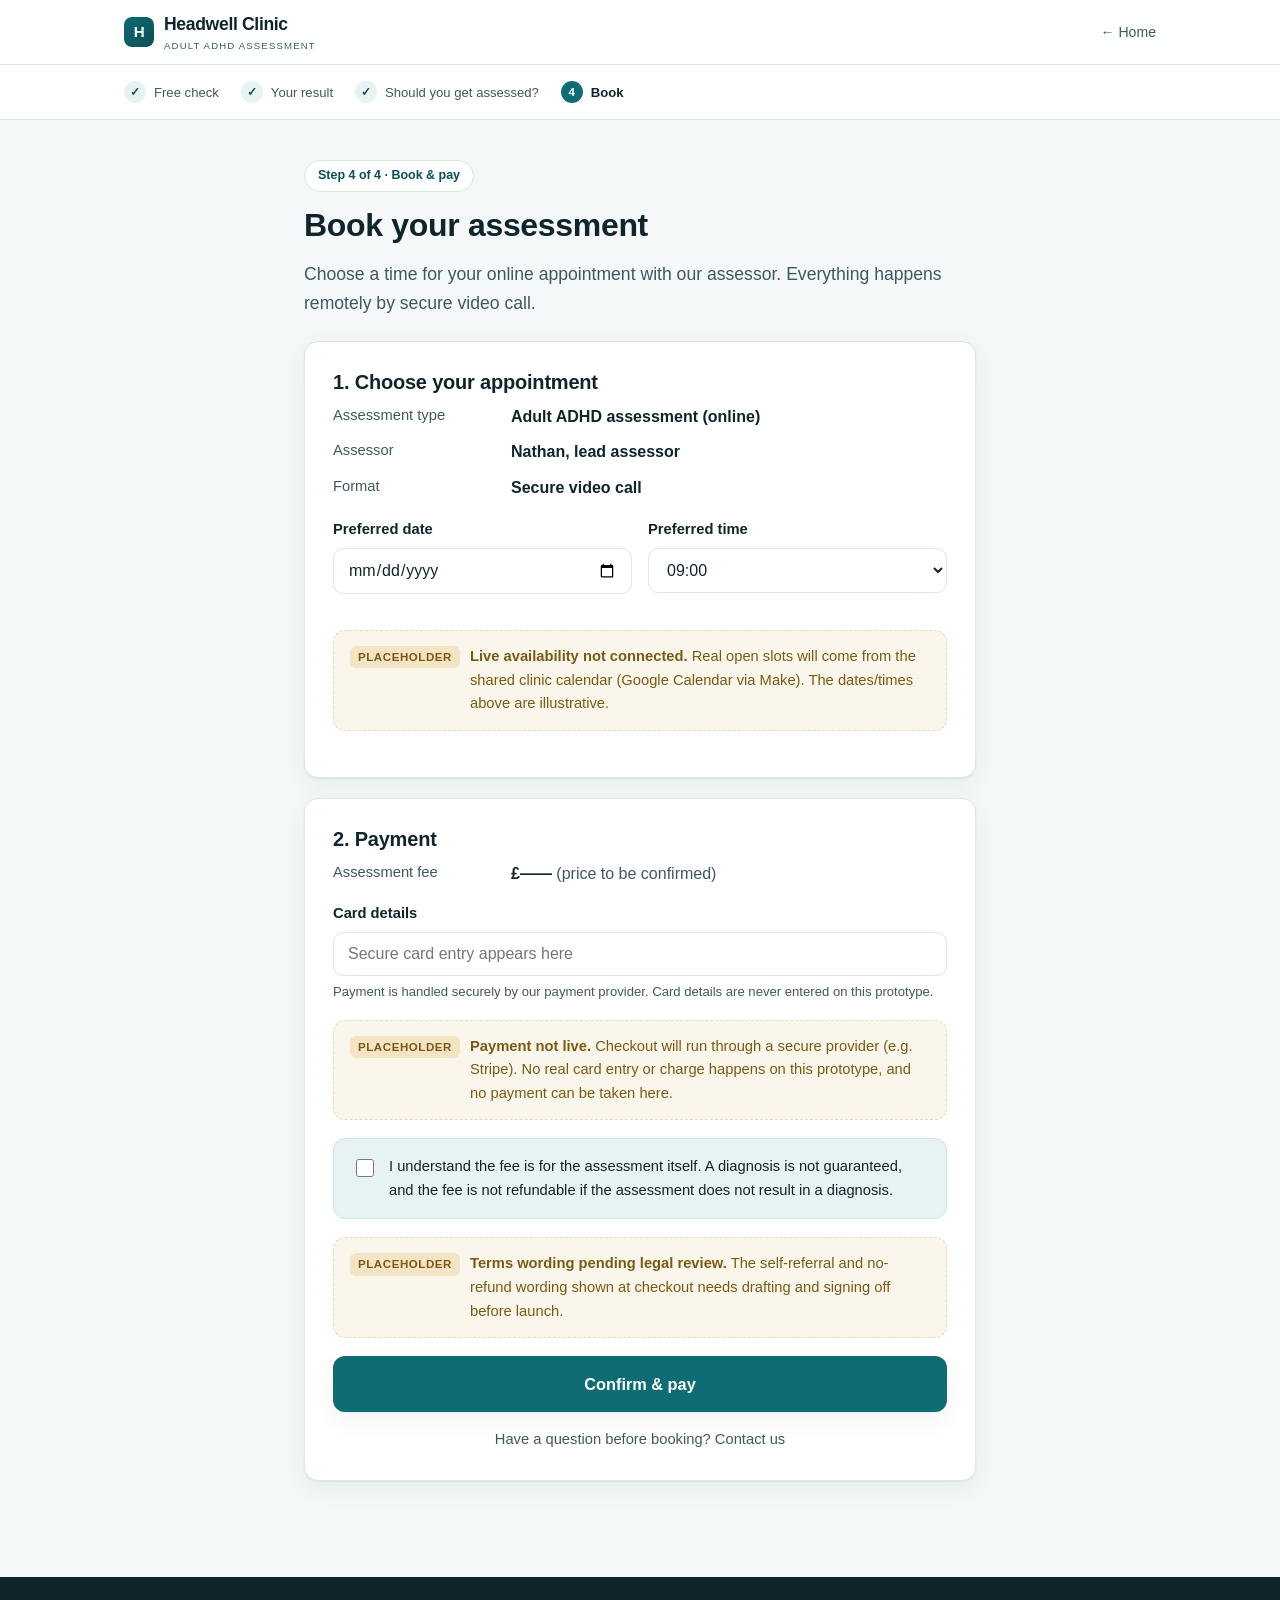
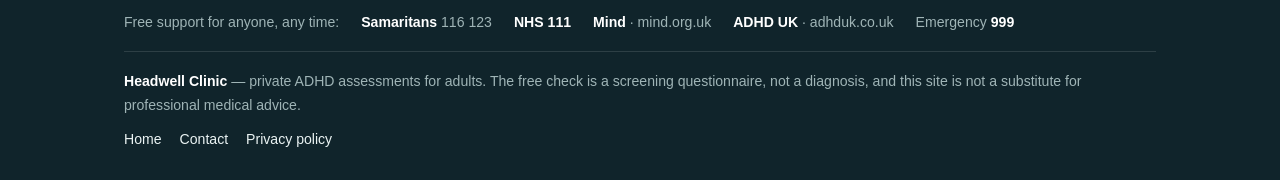
==== booking.html @ 06445c85 "Create booking.html" ====
<!DOCTYPE html>
<html lang="en-GB">
<head>
<meta charset="UTF-8">
<meta name="viewport" content="width=device-width, initial-scale=1.0">
<title>Book your assessment — Headwell Clinic</title>
<meta name="description" content="Book and pay for your private ADHD assessment with Headwell Clinic.">
<link rel="stylesheet" href="styles.css">
</head>
<body>

<header class="site">
  <div class="wrap site-inner">
    <a class="brand" href="index.html"><span class="mark">H</span><span>Headwell Clinic<small>Adult ADHD Assessment</small></span></a>
    <a class="brand-link" href="index.html">← Home</a>
  </div>
</header>

<nav class="progress" aria-label="Progress">
  <ol>
    <li class="done"><span class="dot">✓</span> Free check</li>
    <li class="done"><span class="dot">✓</span> Your result</li>
    <li class="done"><span class="dot">✓</span> Should you get assessed?</li>
    <li class="active"><span class="dot">4</span> Book</li>
  </ol>
</nav>

<main>
  <div class="read">
    <div class="page-head">
      <span class="eyebrow">Step 4 of 4 · Book &amp; pay</span>
      <h1>Book your assessment</h1>
      <p class="sub">Choose a time for your online appointment with our assessor. Everything happens remotely by secure video call.</p>
    </div>

    <div class="card">
      <h2>1. Choose your appointment</h2>
      <dl class="kv">
        <dt>Assessment type</dt><dd>Adult ADHD assessment (online)</dd>
        <dt>Assessor</dt><dd>Nathan, lead assessor</dd>
        <dt>Format</dt><dd>Secure video call</dd>
      </dl>
      <div class="field-row" style="margin-top:18px;">
        <div class="field">
          <label for="date">Preferred date</label>
          <input id="date" type="date">
        </div>
        <div class="field">
          <label for="time">Preferred time</label>
          <select id="time">
            <option>09:00</option><option>10:30</option><option>13:00</option>
            <option>15:00</option><option>17:30</option>
          </select>
        </div>
      </div>
      <div class="placeholder">
        <span class="tag">Placeholder</span>
        <div><strong>Live availability not connected.</strong> Real open slots will come from the shared clinic calendar (Google Calendar via Make). The dates/times above are illustrative.</div>
      </div>
    </div>

    <div class="card">
      <h2>2. Payment</h2>
      <dl class="kv">
        <dt>Assessment fee</dt><dd>£—— <span style="color:var(--ink-soft); font-weight:400;">(price to be confirmed)</span></dd>
      </dl>
      <div class="field" style="margin-top:16px;">
        <label for="card">Card details</label>
        <input id="card" type="text" placeholder="Secure card entry appears here" disabled>
        <div class="hint">Payment is handled securely by our payment provider. Card details are never entered on this prototype.</div>
      </div>
      <div class="placeholder">
        <span class="tag">Placeholder</span>
        <div><strong>Payment not live.</strong> Checkout will run through a secure provider (e.g. Stripe). No real card entry or charge happens on this prototype, and no payment can be taken here.</div>
      </div>

      <div class="consent">
        <label>
          <input type="checkbox">
          <span>I understand the fee is for the assessment itself. A diagnosis is not guaranteed, and the fee is not refundable if the assessment does not result in a diagnosis.</span>
        </label>
      </div>
      <div class="placeholder">
        <span class="tag">Placeholder</span>
        <div><strong>Terms wording pending legal review.</strong> The self-referral and no-refund wording shown at checkout needs drafting and signing off before launch.</div>
      </div>

      <div class="btn-row">
        <a class="btn-primary btn-full" href="confirmation.html">Confirm &amp; pay</a>
      </div>
      <p style="text-align:center; margin:14px 0 0;"><a class="muted-link" href="contact.html">Have a question before booking? Contact us</a></p>
    </div>
  </div>
</main>

<footer class="site">
  <div class="wrap">
    <div class="support-strip">
      <span>Free support for anyone, any time:</span>
      <span><strong>Samaritans</strong> 116 123</span>
      <span><strong>NHS 111</strong></span>
      <span><strong>Mind</strong> · mind.org.uk</span>
      <span><strong>ADHD UK</strong> · adhduk.co.uk</span>
      <span>Emergency <strong>999</strong></span>
    </div>
    <div class="foot-legal">
      <span class="foot-brand">Headwell Clinic</span> — private ADHD assessments for adults. The free check is a screening questionnaire, not a diagnosis, and this site is not a substitute for professional medical advice.
      <div class="foot-links"><a href="index.html">Home</a><a href="contact.html">Contact</a><a href="#">Privacy policy</a></div>
    </div>
  </div>
</footer>

</body>
</html>
---- styles.css ----
/* Headwell Clinic — shared stylesheet for the assessment funnel
   Palette + components mirror the landing page (index.html) so every
   page reads as one system. Placeholder colours only — swap for the
   real brand palette when it's supplied. */

:root {
  --ink: #10242b;
  --ink-soft: #3f5860;
  --teal: #0f6b74;
  --teal-dark: #0a4f56;
  --teal-tint: #e7f2f2;
  --mist: #f4f8f8;
  --line: #dce7e7;
  --white: #ffffff;
  --amber-bg: #fbf6ec;
  --amber-line: #e8d9b8;
  --amber-ink: #7a5a12;
  --radius: 14px;
  --shadow: 0 1px 2px rgba(16,36,43,.06), 0 8px 24px rgba(16,36,43,.06);
  --maxw: 1080px;
  --readw: 720px;
}
* { box-sizing: border-box; }
html { scroll-behavior: smooth; }
body {
  margin: 0;
  font-family: -apple-system, BlinkMacSystemFont, "Segoe UI", Roboto, Helvetica, Arial, sans-serif;
  color: var(--ink);
  background: var(--mist);
  line-height: 1.6;
  -webkit-font-smoothing: antialiased;
}
.wrap { max-width: var(--maxw); margin: 0 auto; padding: 0 24px; }
.read { max-width: var(--readw); margin: 0 auto; padding: 0 24px; }
a { color: var(--teal-dark); }
h1, h2, h3 { line-height: 1.2; letter-spacing: -0.01em; margin: 0 0 .5em; }

/* Header */
header.site {
  position: sticky; top: 0; z-index: 50;
  background: rgba(255,255,255,.92);
  backdrop-filter: saturate(180%) blur(8px);
  border-bottom: 1px solid var(--line);
}
.site-inner { display: flex; align-items: center; justify-content: space-between; height: 64px; }
.brand { display: flex; align-items: center; gap: 10px; text-decoration: none; color: var(--ink); font-weight: 700; font-size: 1.1rem; letter-spacing: -0.02em; }
.brand .mark {
  width: 30px; height: 30px; border-radius: 8px;
  background: linear-gradient(135deg, var(--teal), var(--teal-dark));
  display: grid; place-items: center; color: #fff; font-weight: 800; font-size: .95rem;
}
.brand small { display:block; font-weight: 500; font-size: .6rem; letter-spacing: .12em; text-transform: uppercase; color: var(--ink-soft); }
.brand-link { font-size: .88rem; text-decoration: none; color: var(--ink-soft); font-weight: 500; }
.brand-link:hover { color: var(--teal-dark); }

/* Progress steps */
.progress { background: var(--white); border-bottom: 1px solid var(--line); }
.progress ol { display: flex; flex-wrap: wrap; gap: 6px 22px; list-style: none; margin: 0; padding: 16px 24px; max-width: var(--maxw); margin: 0 auto; font-size: .82rem; }
.progress li { display: flex; align-items: center; gap: 8px; color: var(--ink-soft); }
.progress li .dot { width: 22px; height: 22px; border-radius: 999px; display: grid; place-items: center; font-size: .72rem; font-weight: 700; background: var(--line); color: var(--ink-soft); flex: 0 0 auto; }
.progress li.done .dot { background: var(--teal-tint); color: var(--teal-dark); }
.progress li.active { color: var(--ink); font-weight: 600; }
.progress li.active .dot { background: var(--teal); color: #fff; }

/* Page body */
main { padding: 40px 0 56px; }
.page-head { margin-bottom: 24px; }
.page-head .eyebrow { display:inline-block; background: var(--white); border: 1px solid var(--line); color: var(--teal-dark); font-weight: 600; font-size: .78rem; padding: 5px 13px; border-radius: 999px; margin-bottom: 14px; }
.page-head h1 { font-size: 2rem; }
.page-head p.sub { font-size: 1.1rem; color: var(--ink-soft); margin: 0; }

/* Cards */
.card { background: var(--white); border: 1px solid var(--line); border-radius: var(--radius); box-shadow: var(--shadow); padding: 28px; margin-bottom: 20px; }
.card h2 { font-size: 1.25rem; }
.card h3 { font-size: 1.05rem; }
.card p { color: var(--ink-soft); }
.card p.tight { margin: 0; }

/* Placeholder note — deliberately obvious, not final */
.placeholder {
  background: var(--amber-bg); border: 1px dashed var(--amber-line); border-radius: 12px;
  padding: 14px 16px; margin: 18px 0; color: var(--amber-ink); font-size: .92rem;
  display: flex; gap: 10px; align-items: flex-start;
}
.placeholder .tag { font-weight: 700; text-transform: uppercase; letter-spacing: .05em; font-size: .72rem; background: #f2e4c4; color: var(--amber-ink); padding: 2px 8px; border-radius: 6px; white-space: nowrap; margin-top: 1px; }
.placeholder strong { color: var(--amber-ink); }

/* Buttons */
.btn-primary, .btn-secondary {
  display: inline-block; text-decoration: none; text-align: center; border: 0; cursor: pointer;
  padding: 15px 28px; border-radius: 12px; font-weight: 700; font-size: 1.02rem; font-family: inherit;
  transition: transform .12s ease, background .15s ease;
}
.btn-primary { background: var(--teal); color: #fff; box-shadow: var(--shadow); }
.btn-primary:hover { background: var(--teal-dark); transform: translateY(-1px); }
.btn-secondary { background: var(--white); color: var(--teal-dark); border: 1px solid var(--line); }
.btn-secondary:hover { background: var(--mist); }
.btn-row { display: flex; gap: 14px; flex-wrap: wrap; align-items: center; margin-top: 8px; }
.btn-full { width: 100%; }
.muted-link { color: var(--ink-soft); font-size: .92rem; text-decoration: none; }
.muted-link:hover { text-decoration: underline; }

/* Forms */
.field { margin-bottom: 18px; }
.field label { display: block; font-weight: 600; font-size: .92rem; margin-bottom: 6px; }
.field input, .field select, .field textarea {
  width: 100%; padding: 12px 14px; border: 1px solid var(--line); border-radius: 10px;
  font-family: inherit; font-size: 1rem; color: var(--ink); background: var(--white);
}
.field input:focus, .field select:focus, .field textarea:focus { outline: 2px solid var(--teal-tint); border-color: var(--teal); }
.field .hint { font-size: .82rem; color: var(--ink-soft); margin-top: 5px; }
.field-row { display: grid; grid-template-columns: 1fr 1fr; gap: 16px; }
@media (max-width: 560px) { .field-row { grid-template-columns: 1fr; } }

/* Consent block */
.consent { background: var(--teal-tint); border: 1px solid #cfe6e6; border-radius: 12px; padding: 16px 18px; margin: 18px 0; }
.consent label { display: flex; gap: 12px; align-items: flex-start; font-size: .92rem; color: var(--ink); cursor: pointer; }
.consent input { margin-top: 4px; flex: 0 0 auto; width: 18px; height: 18px; accent-color: var(--teal); }

/* Screener question rows (placeholder) */
.q { border: 1px solid var(--line); border-radius: 12px; padding: 16px 18px; margin-bottom: 12px; background: var(--white); }
.q p { margin: 0 0 12px; font-weight: 600; color: var(--ink); }
.scale { display: flex; gap: 8px; flex-wrap: wrap; }
.scale span { border: 1px solid var(--line); border-radius: 999px; padding: 6px 14px; font-size: .85rem; color: var(--ink-soft); background: var(--mist); }

/* Result meter (mock) */
.result-band { display: flex; align-items: center; gap: 18px; padding: 20px; border-radius: 12px; background: var(--teal-tint); border: 1px solid #cfe6e6; }
.result-band .score { width: 66px; height: 66px; border-radius: 999px; background: var(--white); border: 3px solid var(--teal); display: grid; place-items: center; font-weight: 800; font-size: 1.3rem; color: var(--teal-dark); flex: 0 0 auto; }

/* Definition/summary lists */
.kv { display: grid; grid-template-columns: 160px 1fr; gap: 10px 18px; margin: 0; }
.kv dt { color: var(--ink-soft); font-size: .92rem; }
.kv dd { margin: 0; font-weight: 600; }
@media (max-width: 520px) { .kv { grid-template-columns: 1fr; gap: 2px 0; } .kv dd { margin-bottom: 10px; } }

/* FAQ */
.faq details { border: 1px solid var(--line); border-radius: 10px; padding: 4px 16px; margin-bottom: 10px; background: var(--white); }
.faq summary { cursor: pointer; font-weight: 600; padding: 12px 0; }
.faq details p { margin: 0 0 14px; color: var(--ink-soft); }

/* Confirmation tick */
.tick { width: 64px; height: 64px; border-radius: 999px; background: var(--teal-tint); display: grid; place-items: center; margin-bottom: 18px; }

/* Footer + crisis strip (present on every page, un-gated) */
footer.site { background: var(--ink); color: #c7d6d8; padding: 34px 0 28px; font-size: .88rem; margin-top: 20px; }
footer.site a { color: #eaf3f3; }
.support-strip { display: flex; flex-wrap: wrap; gap: 8px 22px; padding-bottom: 18px; margin-bottom: 18px; border-bottom: 1px solid rgba(255,255,255,.12); }
.support-strip span { color: #9fb4b6; }
.support-strip strong { color: #fff; }
.foot-legal { color: #9fb4b6; line-height: 1.7; }
.foot-legal .foot-brand { color: #fff; font-weight: 700; }
.foot-links { margin-top: 10px; }
.foot-links a { margin-right: 18px; text-decoration: none; }
.foot-links a:hover { text-decoration: underline; }
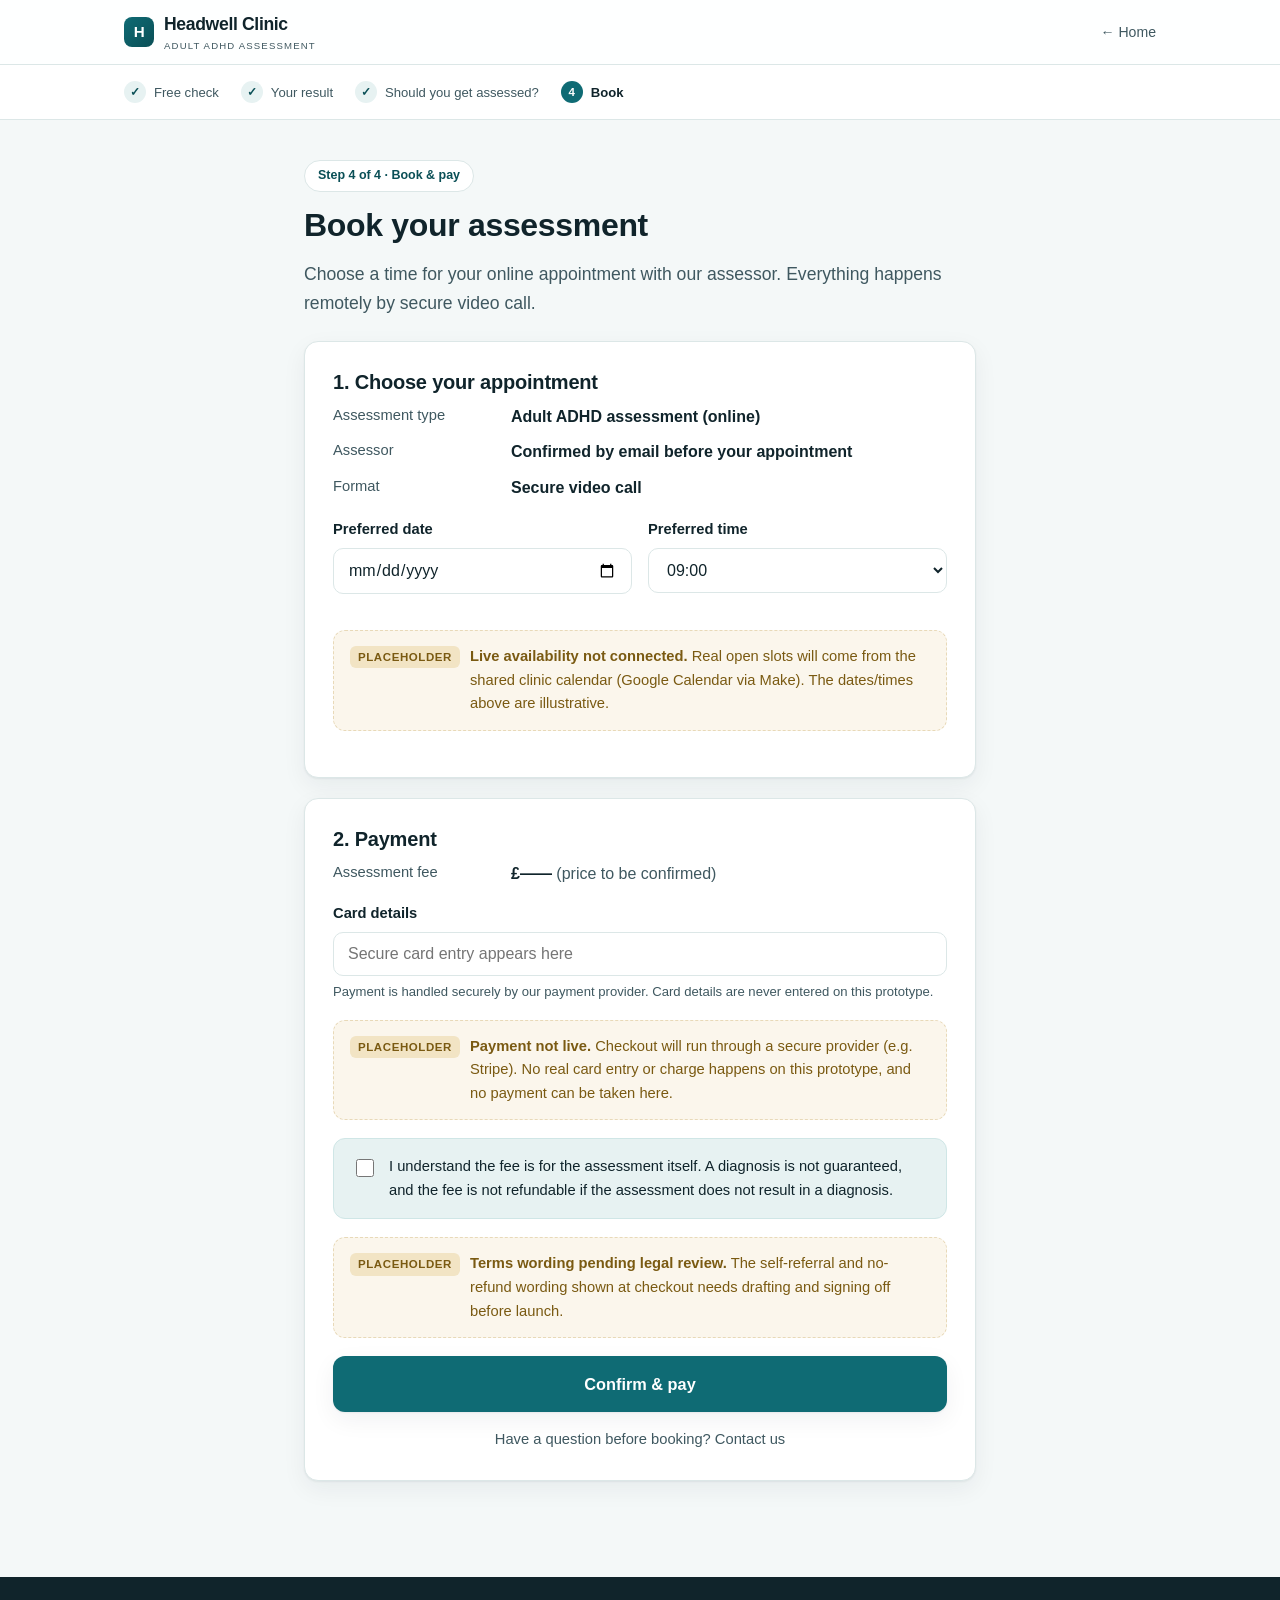
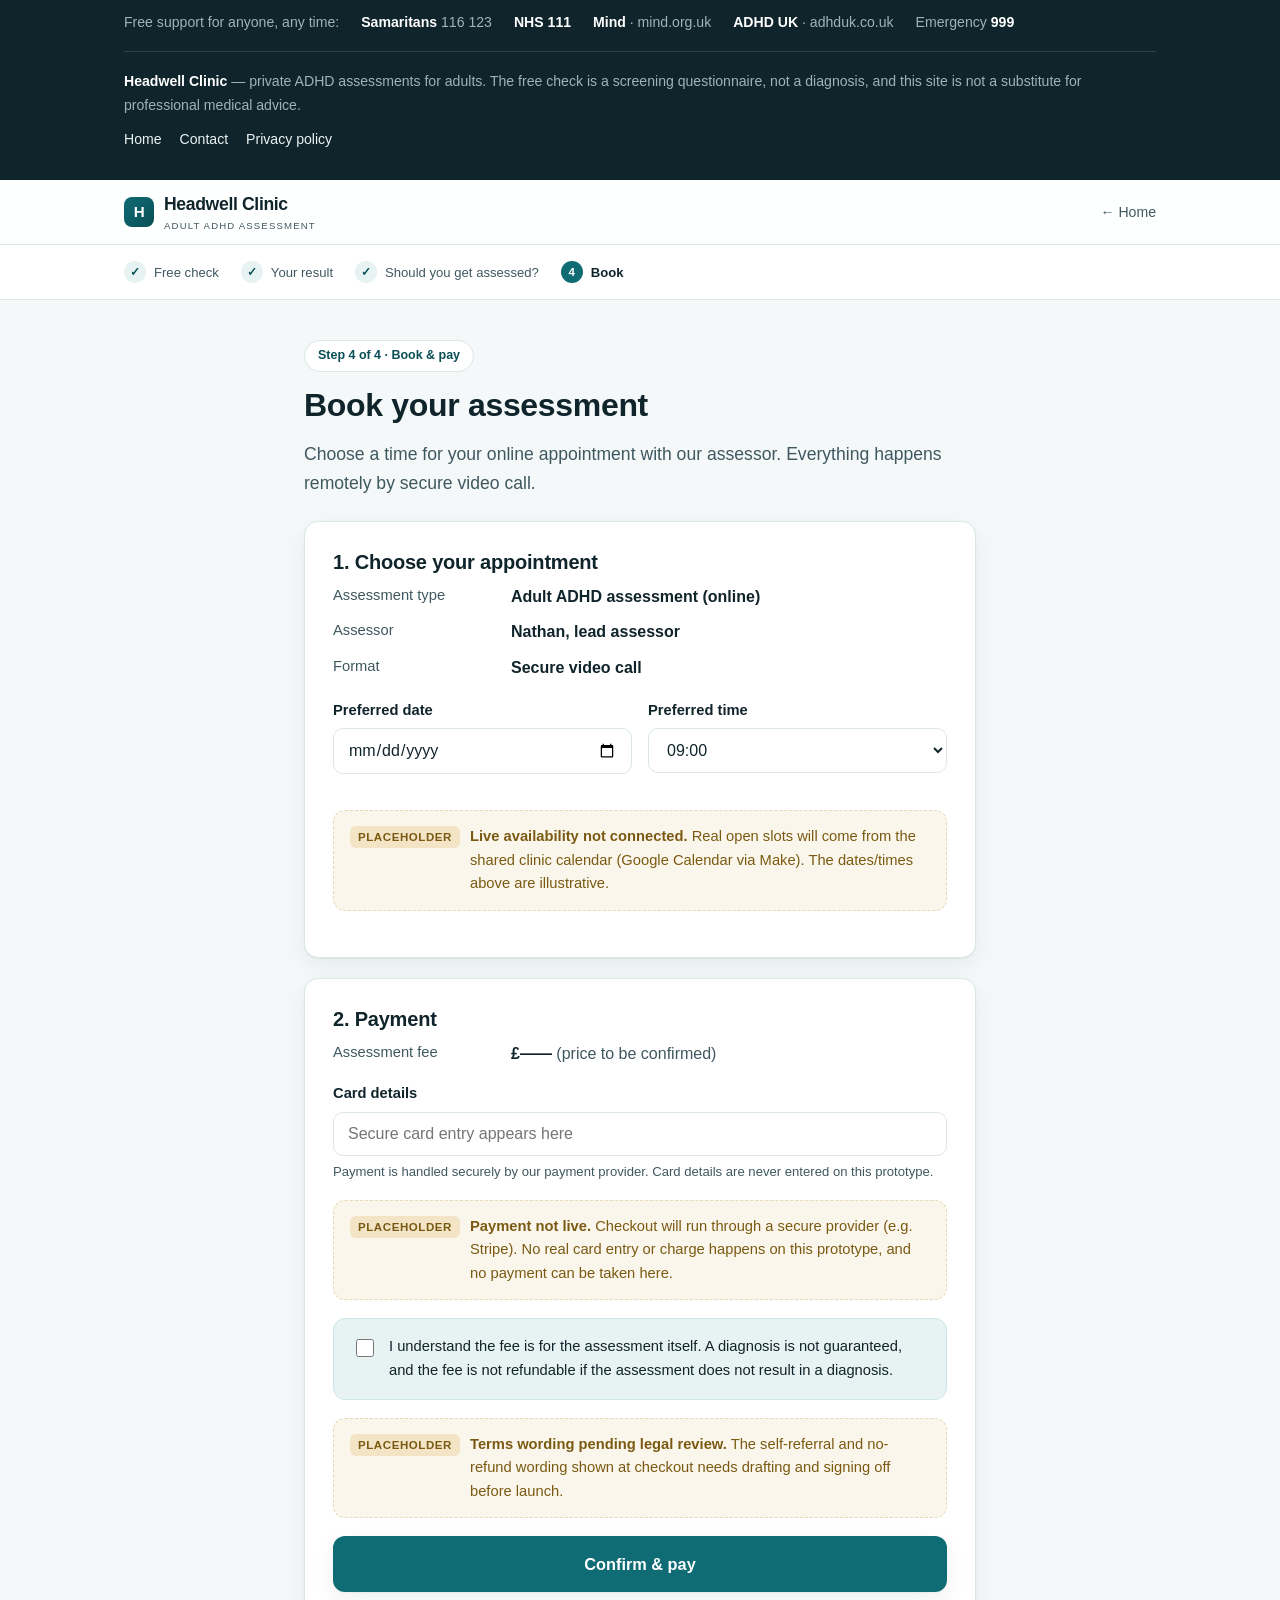
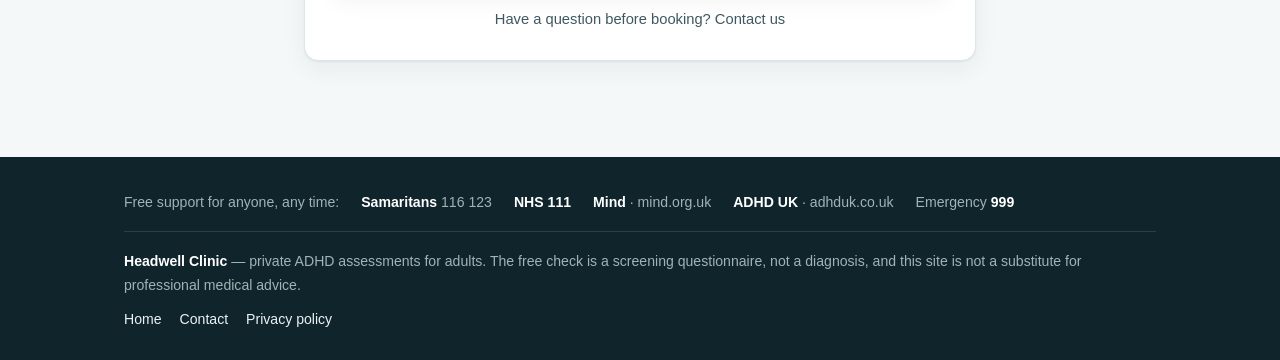
==== commit 840250e7: "Update booking.html" ====
--- a/booking.html
+++ b/booking.html
@@ -37,7 +37,7 @@
       <h2>1. Choose your appointment</h2>
       <dl class="kv">
         <dt>Assessment type</dt><dd>Adult ADHD assessment (online)</dd>
-        <dt>Assessor</dt><dd>Nathan, lead assessor</dd>
+        <dt>Assessor</dt><dd>Confirmed by email before your appointment</dd>
         <dt>Format</dt><dd>Secure video call</dd>
       </dl>
       <div class="field-row" style="margin-top:18px;">
@@ -112,3 +112,117 @@
 
 </body>
 </html>
+<!DOCTYPE html>
+<html lang="en-GB">
+<head>
+<meta charset="UTF-8">
+<meta name="viewport" content="width=device-width, initial-scale=1.0">
+<title>Book your assessment — Headwell Clinic</title>
+<meta name="description" content="Book and pay for your private ADHD assessment with Headwell Clinic.">
+<link rel="stylesheet" href="styles.css">
+</head>
+<body>
+
+<header class="site">
+  <div class="wrap site-inner">
+    <a class="brand" href="index.html"><span class="mark">H</span><span>Headwell Clinic<small>Adult ADHD Assessment</small></span></a>
+    <a class="brand-link" href="index.html">← Home</a>
+  </div>
+</header>
+
+<nav class="progress" aria-label="Progress">
+  <ol>
+    <li class="done"><span class="dot">✓</span> Free check</li>
+    <li class="done"><span class="dot">✓</span> Your result</li>
+    <li class="done"><span class="dot">✓</span> Should you get assessed?</li>
+    <li class="active"><span class="dot">4</span> Book</li>
+  </ol>
+</nav>
+
+<main>
+  <div class="read">
+    <div class="page-head">
+      <span class="eyebrow">Step 4 of 4 · Book &amp; pay</span>
+      <h1>Book your assessment</h1>
+      <p class="sub">Choose a time for your online appointment with our assessor. Everything happens remotely by secure video call.</p>
+    </div>
+
+    <div class="card">
+      <h2>1. Choose your appointment</h2>
+      <dl class="kv">
+        <dt>Assessment type</dt><dd>Adult ADHD assessment (online)</dd>
+        <dt>Assessor</dt><dd>Nathan, lead assessor</dd>
+        <dt>Format</dt><dd>Secure video call</dd>
+      </dl>
+      <div class="field-row" style="margin-top:18px;">
+        <div class="field">
+          <label for="date">Preferred date</label>
+          <input id="date" type="date">
+        </div>
+        <div class="field">
+          <label for="time">Preferred time</label>
+          <select id="time">
+            <option>09:00</option><option>10:30</option><option>13:00</option>
+            <option>15:00</option><option>17:30</option>
+          </select>
+        </div>
+      </div>
+      <div class="placeholder">
+        <span class="tag">Placeholder</span>
+        <div><strong>Live availability not connected.</strong> Real open slots will come from the shared clinic calendar (Google Calendar via Make). The dates/times above are illustrative.</div>
+      </div>
+    </div>
+
+    <div class="card">
+      <h2>2. Payment</h2>
+      <dl class="kv">
+        <dt>Assessment fee</dt><dd>£—— <span style="color:var(--ink-soft); font-weight:400;">(price to be confirmed)</span></dd>
+      </dl>
+      <div class="field" style="margin-top:16px;">
+        <label for="card">Card details</label>
+        <input id="card" type="text" placeholder="Secure card entry appears here" disabled>
+        <div class="hint">Payment is handled securely by our payment provider. Card details are never entered on this prototype.</div>
+      </div>
+      <div class="placeholder">
+        <span class="tag">Placeholder</span>
+        <div><strong>Payment not live.</strong> Checkout will run through a secure provider (e.g. Stripe). No real card entry or charge happens on this prototype, and no payment can be taken here.</div>
+      </div>
+
+      <div class="consent">
+        <label>
+          <input type="checkbox">
+          <span>I understand the fee is for the assessment itself. A diagnosis is not guaranteed, and the fee is not refundable if the assessment does not result in a diagnosis.</span>
+        </label>
+      </div>
+      <div class="placeholder">
+        <span class="tag">Placeholder</span>
+        <div><strong>Terms wording pending legal review.</strong> The self-referral and no-refund wording shown at checkout needs drafting and signing off before launch.</div>
+      </div>
+
+      <div class="btn-row">
+        <a class="btn-primary btn-full" href="confirmation.html">Confirm &amp; pay</a>
+      </div>
+      <p style="text-align:center; margin:14px 0 0;"><a class="muted-link" href="contact.html">Have a question before booking? Contact us</a></p>
+    </div>
+  </div>
+</main>
+
+<footer class="site">
+  <div class="wrap">
+    <div class="support-strip">
+      <span>Free support for anyone, any time:</span>
+      <span><strong>Samaritans</strong> 116 123</span>
+      <span><strong>NHS 111</strong></span>
+      <span><strong>Mind</strong> · mind.org.uk</span>
+      <span><strong>ADHD UK</strong> · adhduk.co.uk</span>
+      <span>Emergency <strong>999</strong></span>
+    </div>
+    <div class="foot-legal">
+      <span class="foot-brand">Headwell Clinic</span> — private ADHD assessments for adults. The free check is a screening questionnaire, not a diagnosis, and this site is not a substitute for professional medical advice.
+      <div class="foot-links"><a href="index.html">Home</a><a href="contact.html">Contact</a><a href="#">Privacy policy</a></div>
+    </div>
+  </div>
+</footer>
+
+</body>
+</html>
